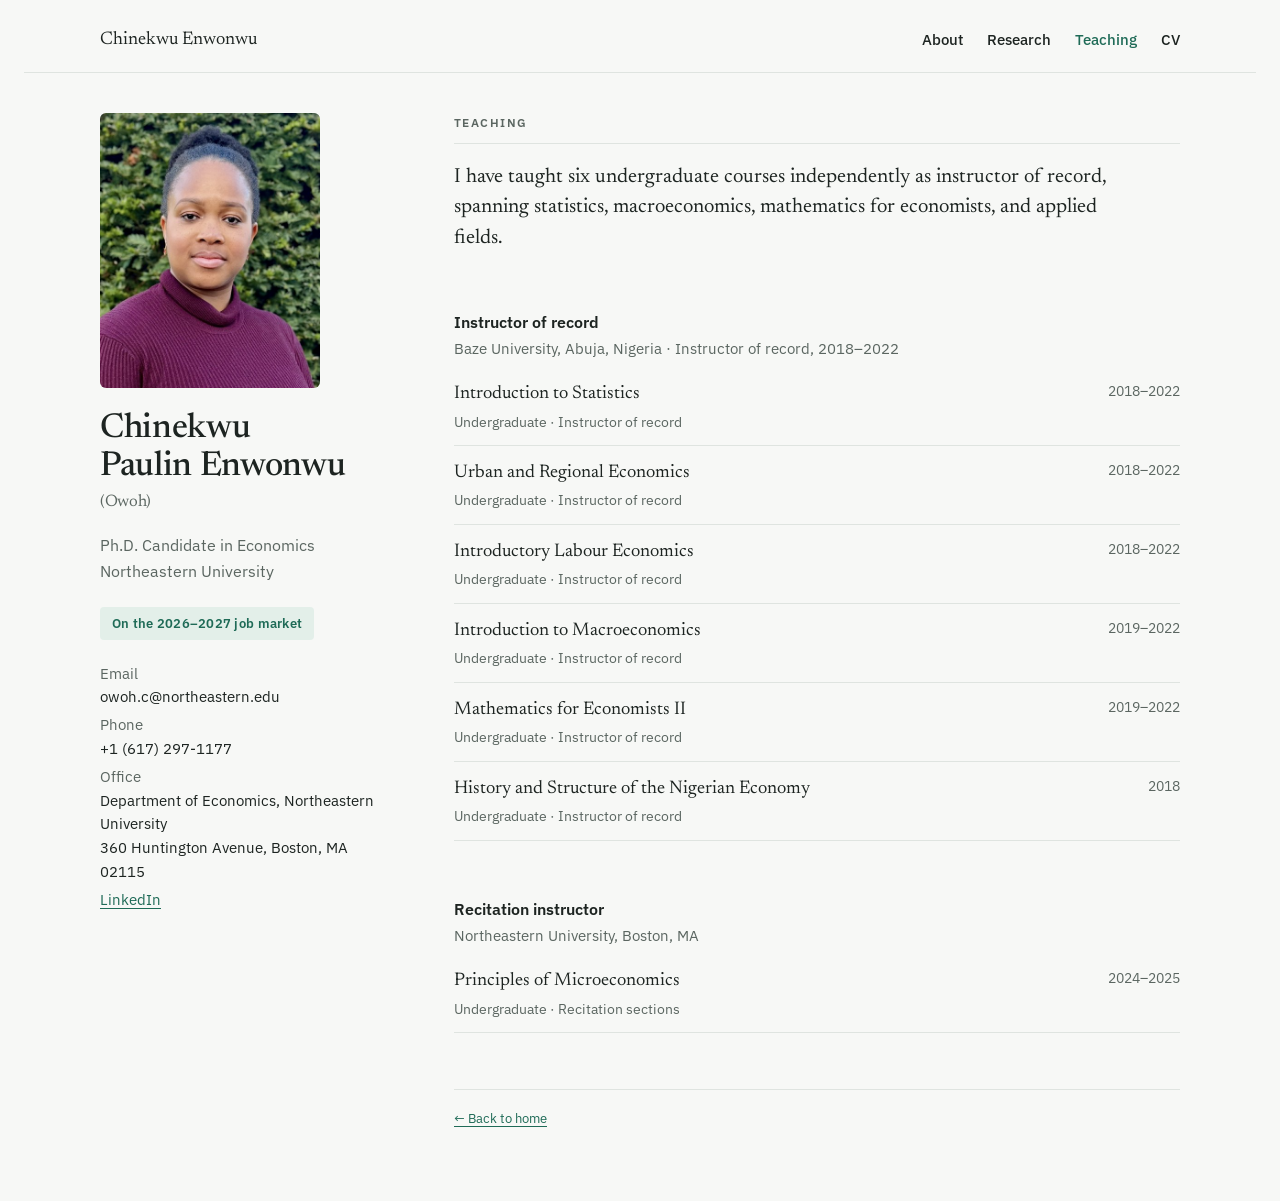
==== teaching.html @ 4c4443ed "Add files via upload" ====
<!doctype html>
<html lang="en">
<head>
<meta charset="utf-8">
<meta name="viewport" content="width=device-width, initial-scale=1, viewport-fit=cover">
<title>Teaching | Chinekwu Enwonwu</title>
<meta name="claude:viewport-fit-sides" content="cover">
<meta name="description" content="Chinekwu Paulin Enwonwu (Owoh), Ph.D. candidate in Economics at Northeastern University. Development, labor and public economics.">
<link rel="preconnect" href="https://fonts.googleapis.com">
<link rel="preconnect" href="https://fonts.gstatic.com" crossorigin>
<link rel="stylesheet" href="https://fonts.googleapis.com/css2?family=Newsreader:opsz,wght@6..72,400;6..72,500;6..72,600&family=IBM+Plex+Sans:wght@400;500;600&display=swap">
<link rel="stylesheet" href="style.css">

</head>
<body>
<header class="topbar"><div class="topbar-inner"><a class="brand" href="index.html">Chinekwu Enwonwu</a><nav aria-label="Main"><a href="index.html#about">About</a><a href="index.html#research">Research</a><a href="teaching.html" aria-current="page">Teaching</a><a href="index.html#cv">CV</a></nav></div></header>
<div class="wrap">
  <aside>
    <img class="portrait" src="photo.jpg" alt="Portrait of Chinekwu Enwonwu" width="480" height="600">
    <div>
      <h1>Chinekwu Paulin Enwonwu <span class="maiden">(Owoh)</span></h1>
    </div>
    <p class="role">Ph.D. Candidate in Economics<br>Northeastern University</p>
    <span class="market">On the 2026–2027 job market</span>
    <ul class="contact">
      <li><span>Email</span><br>owoh.c@northeastern.edu</li>
      <li><span>Phone</span><br>+1 (617) 297-1177</li>
      <li><span>Office</span><br>Department of Economics, Northeastern University<br>360 Huntington Avenue, Boston, MA 02115</li>
      <li><a href="https://www.linkedin.com/in/chinekwuowoh" target="_blank" rel="noopener">LinkedIn</a></li>
    </ul>
  </aside>

  <main>
    <section id="teaching">
      <h2>Teaching</h2>
      <p class="lede">I have taught six undergraduate courses independently as instructor of record, spanning statistics, macroeconomics, mathematics for economists, and applied fields.</p>
    </section>

    <section>
      <div class="subhead">
        <strong>Instructor of record</strong>
        <span>Baze University, Abuja, Nigeria · Instructor of record, 2018–2022</span>
      </div>
      <ul class="course-list">
          <li><span class="name">Introduction to Statistics</span><span class="term">2018–2022</span><span class="lvl">Undergraduate · Instructor of record</span></li>
          <li><span class="name">Urban and Regional Economics</span><span class="term">2018–2022</span><span class="lvl">Undergraduate · Instructor of record</span></li>
          <li><span class="name">Introductory Labour Economics</span><span class="term">2018–2022</span><span class="lvl">Undergraduate · Instructor of record</span></li>
          <li><span class="name">Introduction to Macroeconomics</span><span class="term">2019–2022</span><span class="lvl">Undergraduate · Instructor of record</span></li>
          <li><span class="name">Mathematics for Economists II</span><span class="term">2019–2022</span><span class="lvl">Undergraduate · Instructor of record</span></li>
          <li><span class="name">History and Structure of the Nigerian Economy</span><span class="term">2018</span><span class="lvl">Undergraduate · Instructor of record</span></li>
      </ul>
    </section>

    <section>
      <div class="subhead">
        <strong>Recitation instructor</strong>
        <span>Northeastern University, Boston, MA</span>
      </div>
      <ul class="course-list">
          <li><span class="name">Principles of Microeconomics</span><span class="term">2024–2025</span><span class="lvl">Undergraduate · Recitation sections</span></li>
      </ul>
    </section>

    <footer><a href="index.html">&larr; Back to home</a></footer>
  </main>
</div>
</body>
</html>
---- style.css ----
/* Layout: fixed identity column on the left (sidebar card on desktop), long-form research column on the right; stacks on phones. */
:root {
  --bg: #f7f8f6;
  --surface: #ffffff;
  --fg: #1d2421;
  --muted: #5b6661;
  --rule: #dfe4e0;
  --accent: #1f6b57;
  --accent-soft: #e3efe9;
  --display: "Newsreader", Georgia, "Times New Roman", serif;
  --body: "IBM Plex Sans", system-ui, -apple-system, "Segoe UI", sans-serif;
}
@media (prefers-color-scheme: dark) {
  :root:not([data-theme="light"]) {
    --bg: #131816; --surface: #1a201d; --fg: #e6ebe8; --muted: #9aa6a0;
    --rule: #2b3430; --accent: #6cc3a6; --accent-soft: #1e2f28; color-scheme: dark;
  }
}
:root[data-theme="dark"] {
  --bg: #131816; --surface: #1a201d; --fg: #e6ebe8; --muted: #9aa6a0;
  --rule: #2b3430; --accent: #6cc3a6; --accent-soft: #1e2f28; color-scheme: dark;
}
* { box-sizing: border-box; }
body {
  background: var(--bg); color: var(--fg);
  font-family: var(--body); font-size: 16px; line-height: 1.6;
  padding-left: max(16px, env(safe-area-inset-left, 0px));
  padding-right: max(16px, env(safe-area-inset-right, 0px));
  padding-block: 0 64px;
}
a { color: var(--accent); text-underline-offset: 3px; }
a:focus-visible { outline: 2px solid var(--accent); outline-offset: 2px; border-radius: 2px; }
.wrap {
  max-width: 1080px; margin: 0 auto;
  display: grid; grid-template-columns: 290px minmax(0, 1fr); gap: 64px; align-items: start;
}
/* identity column */
aside { position: sticky; top: calc(env(safe-area-inset-top, 0px) + 88px); display: grid; gap: 22px; }
.portrait {
  width: 100%; max-width: 220px; height: auto; aspect-ratio: 4 / 5; object-fit: cover;
  border-radius: 6px; display: block;
}
h1 {
  font-family: var(--display); font-weight: 500; font-size: 2.15rem; line-height: 1.12;
  margin: 0; text-wrap: balance; letter-spacing: -0.01em;
}
.maiden { display: block; font-size: 1.05rem; color: var(--muted); font-weight: 400; margin-top: 6px; }
.role { margin: 0; color: var(--muted); }
.market {
  display: inline-block; background: var(--accent-soft); color: var(--accent);
  font-size: 0.82rem; font-weight: 600; letter-spacing: 0.02em;
  padding: 6px 12px; border-radius: 4px; justify-self: start;
}
.contact { display: grid; gap: 4px; font-size: 0.93rem; margin: 0; padding: 0; list-style: none; }
.contact span { color: var(--muted); }
nav { display: flex; flex-direction: column; gap: 2px; border-top: 1px solid var(--rule); padding-top: 18px; }
nav a {
  color: var(--fg); text-decoration: none; font-size: 0.92rem; padding: 4px 0;
}
nav a:hover { color: var(--accent); }
/* main column */
main { display: grid; gap: 56px; min-width: 0; }
section { display: grid; gap: 18px; scroll-margin-top: 84px; }
h2 {
  font-family: var(--body); font-size: 0.78rem; font-weight: 600; text-transform: uppercase;
  letter-spacing: 0.12em; color: var(--muted); margin: 0;
  padding-bottom: 10px; border-bottom: 1px solid var(--rule);
}
.lede { font-family: var(--display); font-size: 1.28rem; line-height: 1.5; margin: 0; max-width: 62ch; }
p { margin: 0; max-width: 68ch; }
.fields { display: flex; flex-wrap: wrap; gap: 8px; margin: 0; padding: 0; list-style: none; }
.fields li { border: 1px solid var(--rule); border-radius: 4px; padding: 4px 10px; font-size: 0.88rem; background: var(--surface); }
.fields li.primary { border-color: var(--accent); color: var(--accent); }
/* papers */
.paper { display: grid; gap: 10px; }
.paper + .paper { border-top: 1px solid var(--rule); padding-top: 26px; }
.tag { font-size: 0.75rem; font-weight: 600; letter-spacing: 0.1em; text-transform: uppercase; color: var(--accent); }
.paper h3 {
  font-family: var(--display); font-weight: 500; font-size: 1.42rem; line-height: 1.28;
  margin: 0; text-wrap: balance; max-width: 40ch;
}
.paper p { color: var(--fg); font-size: 0.97rem; }
.result {
  border-left: 3px solid var(--accent); padding: 4px 0 4px 14px; font-size: 0.97rem;
  max-width: 64ch; color: var(--fg);
}
.result strong { font-variant-numeric: tabular-nums; }
/* teaching */
.teach { display: grid; gap: 22px; }
.job { display: grid; grid-template-columns: minmax(0,1fr) auto; gap: 2px 16px; }
.job .where { font-weight: 600; }
.job .when { color: var(--muted); font-size: 0.9rem; font-variant-numeric: tabular-nums; white-space: nowrap; }
.job .what { grid-column: 1 / -1; color: var(--muted); font-size: 0.95rem; }
/* links row */
.links { display: flex; flex-wrap: wrap; gap: 12px; }
.btn {
  display: inline-flex; align-items: center; gap: 8px; text-decoration: none;
  border: 1px solid var(--accent); color: var(--accent); background: var(--surface);
  padding: 9px 16px; border-radius: 4px; font-weight: 500; font-size: 0.93rem;
}
.btn:hover { background: var(--accent-soft); }
.btn.solid { background: var(--accent); color: var(--surface); }
.btn.solid:hover { opacity: 0.9; background: var(--accent); }
footer { color: var(--muted); font-size: 0.82rem; border-top: 1px solid var(--rule); padding-top: 18px; }
@media (max-width: 820px) {
  body { padding-block: 0 48px; }
  .wrap { grid-template-columns: minmax(0, 1fr); gap: 40px; }
  aside { position: static; }
  nav { flex-direction: row; flex-wrap: wrap; gap: 4px 18px; }
}
@media (prefers-reduced-motion: no-preference) { html { scroll-behavior: smooth; } }
/* teaching page */
.course-list { display: grid; gap: 0; margin: 0; padding: 0; list-style: none; }
.course-list li {
  display: grid; grid-template-columns: minmax(0,1fr) auto; gap: 2px 16px;
  padding: 12px 0; border-bottom: 1px solid var(--rule);
}
.course-list li:first-child { padding-top: 0; }
.course-list .name { font-family: var(--display); font-size: 1.15rem; }
.course-list .term { color: var(--muted); font-size: 0.9rem; font-variant-numeric: tabular-nums; white-space: nowrap; }
.course-list .lvl { grid-column: 1 / -1; color: var(--muted); font-size: 0.88rem; }
.subhead { display: grid; gap: 2px; }
.subhead strong { font-weight: 600; }
.subhead span { color: var(--muted); font-size: 0.93rem; }
.more { font-weight: 500; }
@media (max-width: 480px) { .course-list li { grid-template-columns: minmax(0,1fr); } }
/* top navigation */
body::before { content: ""; position: fixed; inset: 0 0 auto; height: env(safe-area-inset-top, 0px); z-index: 10; background: var(--bg); }
.topbar {
  position: sticky; top: env(safe-area-inset-top, 0px); z-index: 5;
  background: var(--bg); border-bottom: 1px solid var(--rule); margin-bottom: 40px;
}
.topbar-inner {
  max-width: 1080px; margin: 0 auto; padding-block: 16px;
  display: flex; flex-wrap: wrap; align-items: center; justify-content: space-between; gap: 8px 24px;
}
.topbar .brand { font-family: var(--display); font-size: 1.15rem; color: var(--fg); text-decoration: none; }
.topbar nav { display: flex; flex-direction: row; flex-wrap: wrap; gap: 4px 24px; border: 0; padding: 0; }
.topbar nav a { font-weight: 500; }
.topbar nav a[aria-current="page"] { color: var(--accent); }
@media (max-width: 820px) { .topbar { margin-bottom: 28px; } .topbar-inner { padding-block: 12px; } }
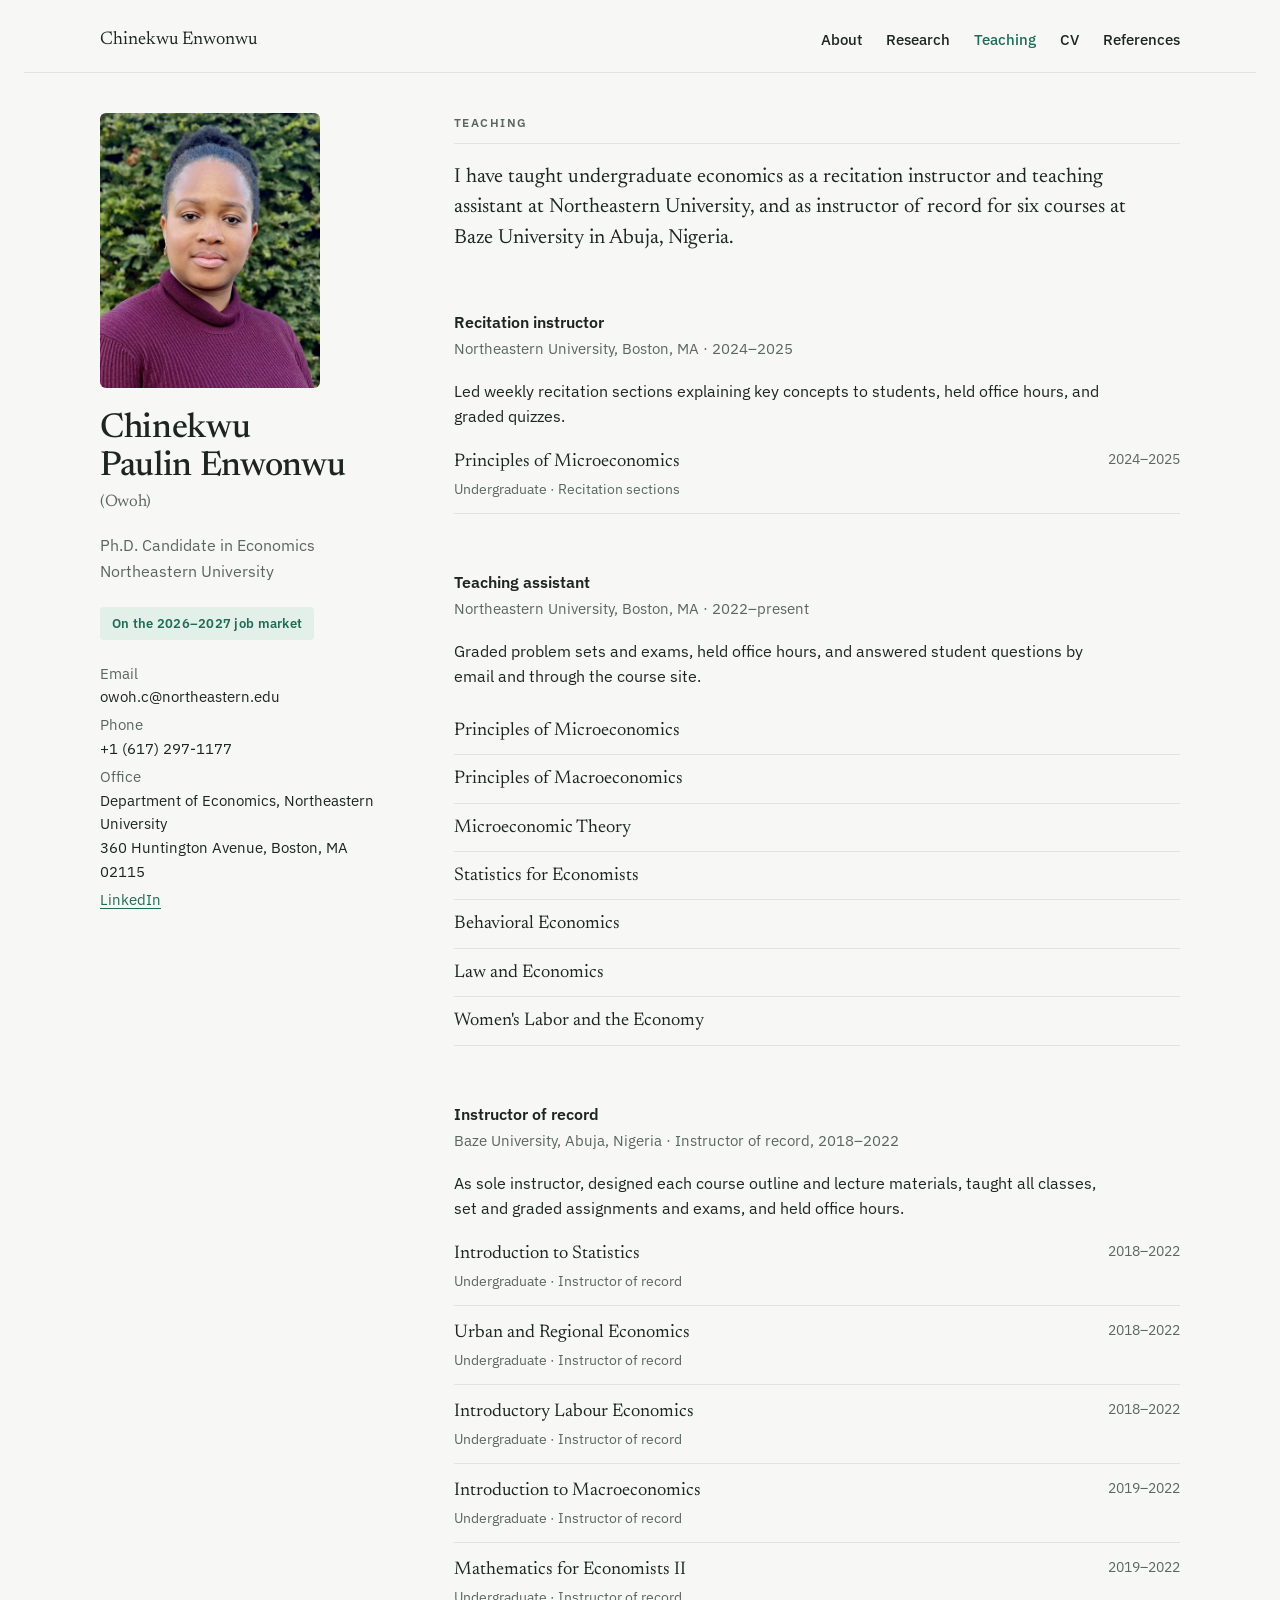
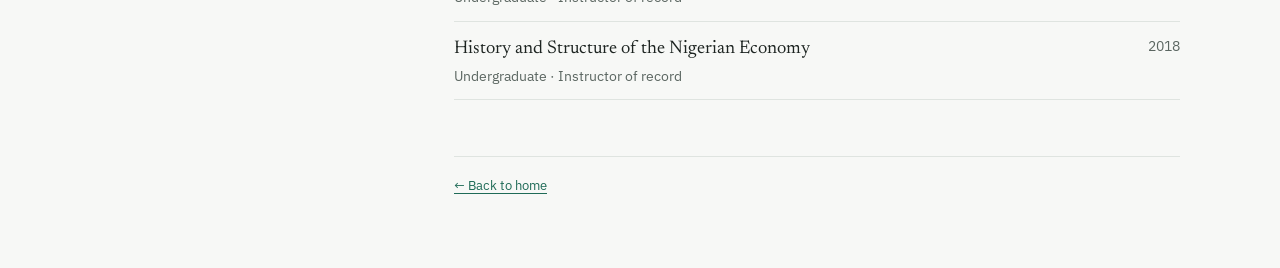
==== commit c5249ed3: "Add files via upload" ====
--- a/teaching.html
+++ b/teaching.html
@@ -13,7 +13,7 @@
 
 </head>
 <body>
-<header class="topbar"><div class="topbar-inner"><a class="brand" href="index.html">Chinekwu Enwonwu</a><nav aria-label="Main"><a href="index.html#about">About</a><a href="index.html#research">Research</a><a href="teaching.html" aria-current="page">Teaching</a><a href="index.html#cv">CV</a></nav></div></header>
+<header class="topbar"><div class="topbar-inner"><a class="brand" href="index.html">Chinekwu Enwonwu</a><nav aria-label="Main"><a href="index.html#about">About</a><a href="index.html#research">Research</a><a href="teaching.html" aria-current="page">Teaching</a><a href="index.html#cv">CV</a><a href="index.html#references">References</a></nav></div></header>
 <div class="wrap">
   <aside>
     <img class="portrait" src="photo.jpg" alt="Portrait of Chinekwu Enwonwu" width="480" height="600">
@@ -33,7 +33,35 @@
   <main>
     <section id="teaching">
       <h2>Teaching</h2>
-      <p class="lede">I have taught six undergraduate courses independently as instructor of record, spanning statistics, macroeconomics, mathematics for economists, and applied fields.</p>
+      <p class="lede">I have taught undergraduate economics as a recitation instructor and teaching assistant at Northeastern University, and as instructor of record for six courses at Baze University in Abuja, Nigeria.</p>
+    </section>
+
+    <section>
+      <div class="subhead">
+        <strong>Recitation instructor</strong>
+        <span>Northeastern University, Boston, MA · 2024–2025</span>
+      </div>
+      <p class="desc">Led weekly recitation sections explaining key concepts to students, held office hours, and graded quizzes.</p>
+      <ul class="course-list">
+          <li><span class="name">Principles of Microeconomics</span><span class="term">2024–2025</span><span class="lvl">Undergraduate · Recitation sections</span></li>
+      </ul>
+    </section>
+
+    <section>
+      <div class="subhead">
+        <strong>Teaching assistant</strong>
+        <span>Northeastern University, Boston, MA · 2022–present</span>
+      </div>
+      <p class="desc">Graded problem sets and exams, held office hours, and answered student questions by email and through the course site.</p>
+      <ul class="course-list ta">
+          <li><span class="name">Principles of Microeconomics</span></li>
+          <li><span class="name">Principles of Macroeconomics</span></li>
+          <li><span class="name">Microeconomic Theory</span></li>
+          <li><span class="name">Statistics for Economists</span></li>
+          <li><span class="name">Behavioral Economics</span></li>
+          <li><span class="name">Law and Economics</span></li>
+          <li><span class="name">Women's Labor and the Economy</span></li>
+      </ul>
     </section>
 
     <section>
@@ -41,6 +69,7 @@
         <strong>Instructor of record</strong>
         <span>Baze University, Abuja, Nigeria · Instructor of record, 2018–2022</span>
       </div>
+      <p class="desc">As sole instructor, designed each course outline and lecture materials, taught all classes, set and graded assignments and exams, and held office hours.</p>
       <ul class="course-list">
           <li><span class="name">Introduction to Statistics</span><span class="term">2018–2022</span><span class="lvl">Undergraduate · Instructor of record</span></li>
           <li><span class="name">Urban and Regional Economics</span><span class="term">2018–2022</span><span class="lvl">Undergraduate · Instructor of record</span></li>
@@ -51,16 +80,6 @@
       </ul>
     </section>
 
-    <section>
-      <div class="subhead">
-        <strong>Recitation instructor</strong>
-        <span>Northeastern University, Boston, MA</span>
-      </div>
-      <ul class="course-list">
-          <li><span class="name">Principles of Microeconomics</span><span class="term">2024–2025</span><span class="lvl">Undergraduate · Recitation sections</span></li>
-      </ul>
-    </section>
-
     <footer><a href="index.html">&larr; Back to home</a></footer>
   </main>
 </div>
--- a/style.css
+++ b/style.css
@@ -139,3 +139,10 @@
 .topbar nav a { font-weight: 500; }
 .topbar nav a[aria-current="page"] { color: var(--accent); }
 @media (max-width: 820px) { .topbar { margin-bottom: 28px; } .topbar-inner { padding-block: 12px; } }
+.desc { color: var(--fg); font-size: 0.97rem; max-width: 66ch; }
+.course-list.ta li { padding: 9px 0; }
+.refs { list-style: none; margin: 0; padding: 0; display: grid; grid-template-columns: repeat(auto-fit, minmax(210px, 1fr)); gap: 24px; }
+.refs li { display: grid; gap: 2px; align-content: start; font-size: 0.93rem; }
+.ref-name { font-family: var(--display); font-size: 1.15rem; }
+.ref-title { color: var(--muted); }
+.refs a { margin-top: 4px; overflow-wrap: anywhere; }
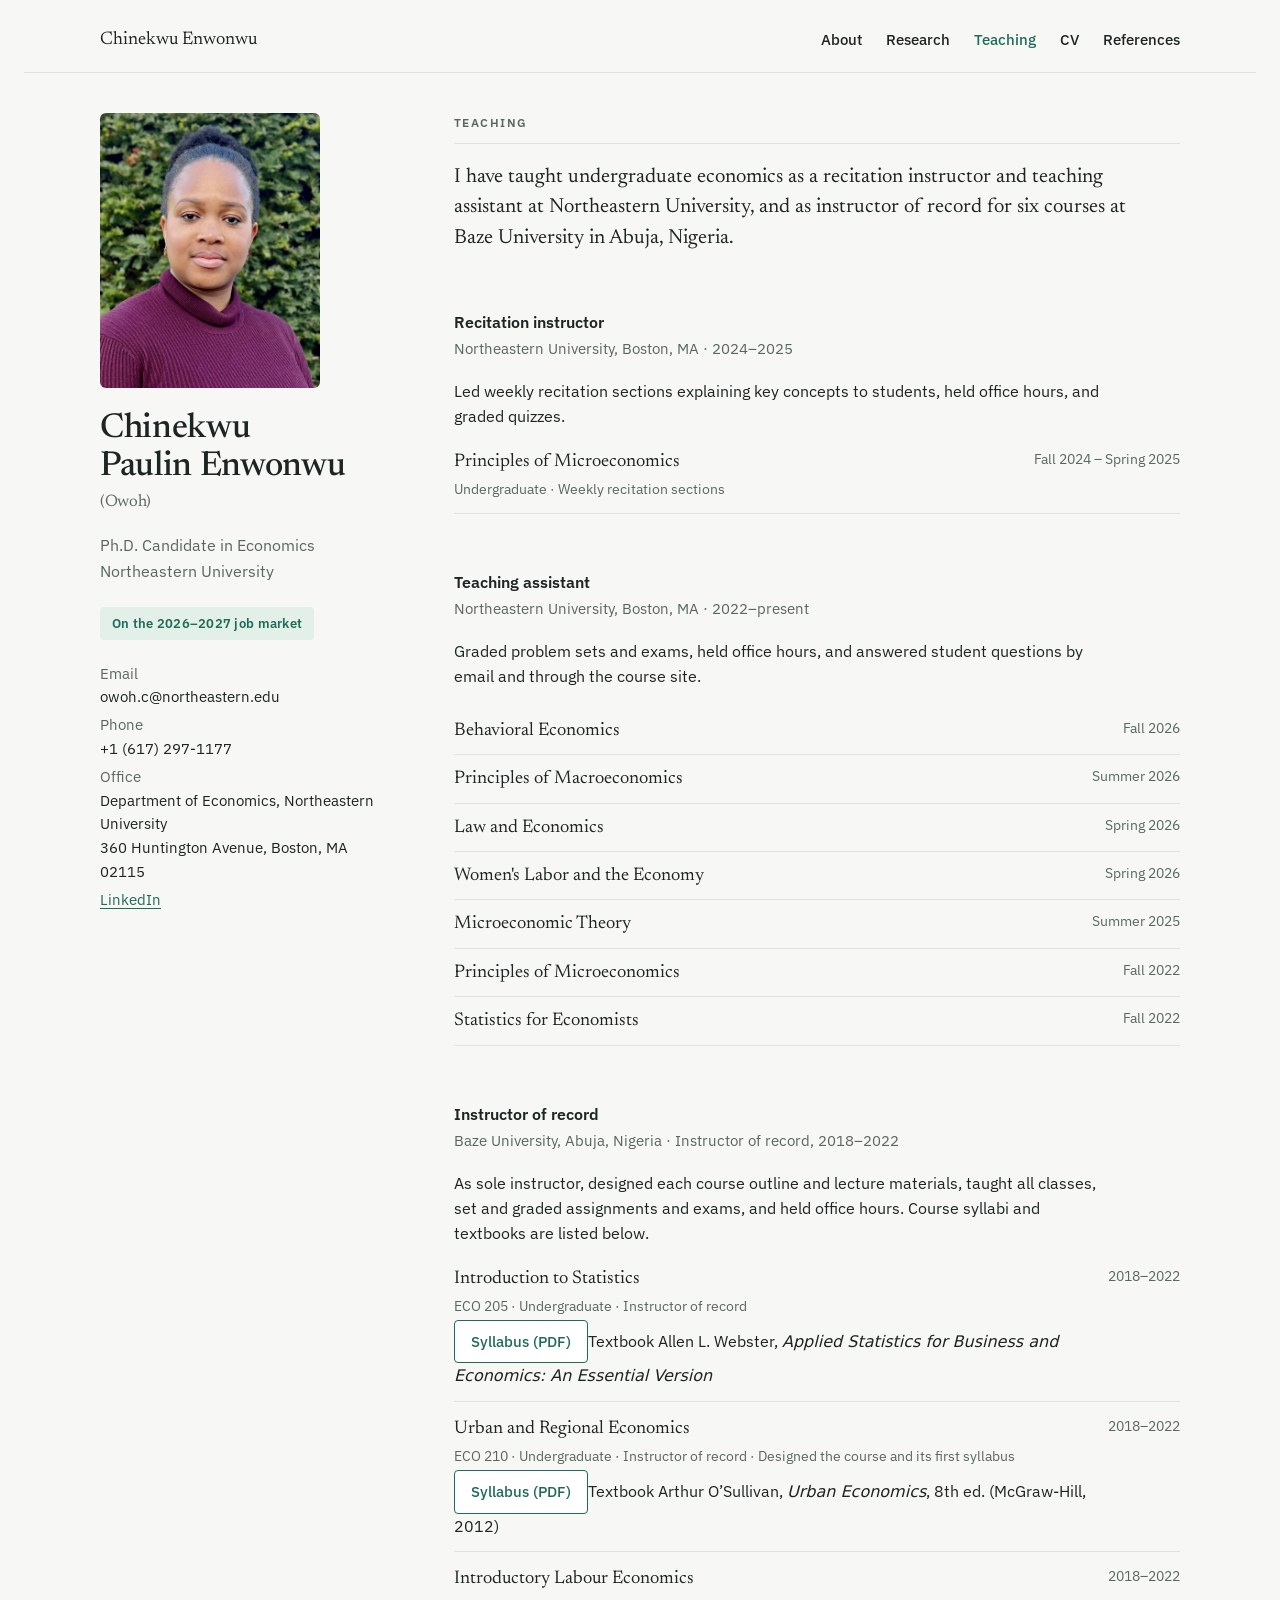
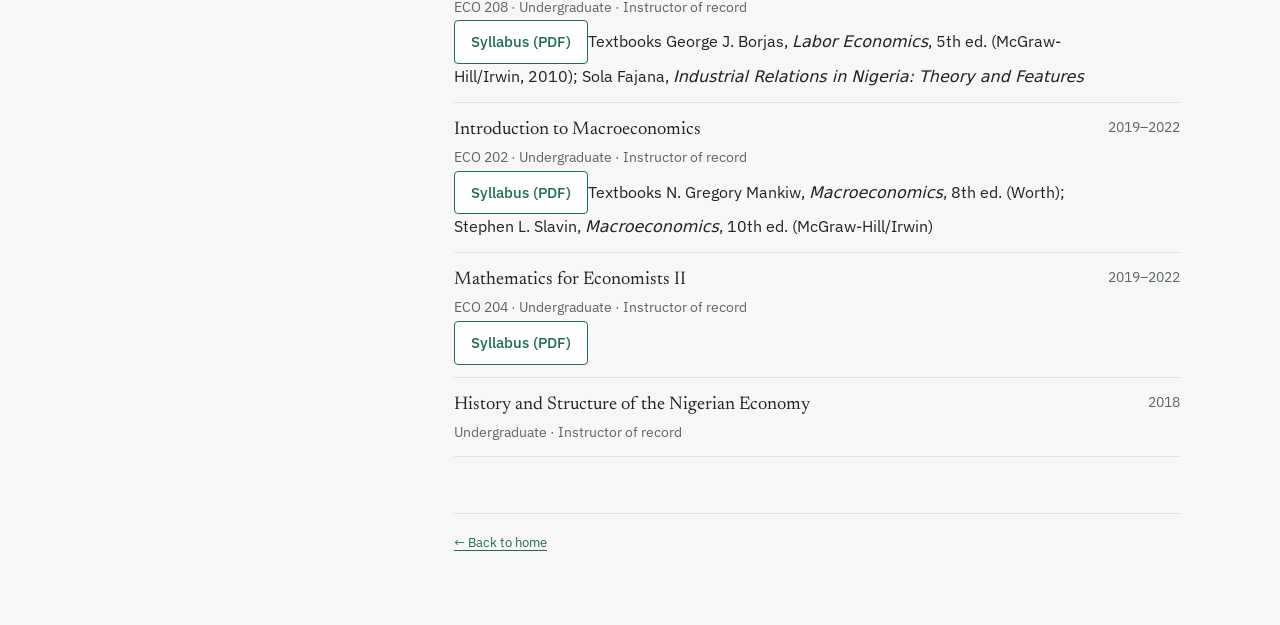
==== commit a4a88ed3: "Add files via upload" ====
--- a/teaching.html
+++ b/teaching.html
@@ -2,9 +2,8 @@
 <html lang="en">
 <head>
 <meta charset="utf-8">
-<meta name="viewport" content="width=device-width, initial-scale=1, viewport-fit=cover">
+<meta name="viewport" content="width=device-width, initial-scale=1">
 <title>Teaching | Chinekwu Enwonwu</title>
-<meta name="claude:viewport-fit-sides" content="cover">
 <meta name="description" content="Chinekwu Paulin Enwonwu (Owoh), Ph.D. candidate in Economics at Northeastern University. Development, labor and public economics.">
 <link rel="preconnect" href="https://fonts.googleapis.com">
 <link rel="preconnect" href="https://fonts.gstatic.com" crossorigin>
@@ -43,7 +42,7 @@
       </div>
       <p class="desc">Led weekly recitation sections explaining key concepts to students, held office hours, and graded quizzes.</p>
       <ul class="course-list">
-          <li><span class="name">Principles of Microeconomics</span><span class="term">2024–2025</span><span class="lvl">Undergraduate · Recitation sections</span></li>
+          <li><span class="name">Principles of Microeconomics</span><span class="term">Fall 2024 – Spring 2025</span><span class="lvl">Undergraduate · Weekly recitation sections</span></li>
       </ul>
     </section>
 
@@ -54,13 +53,13 @@
       </div>
       <p class="desc">Graded problem sets and exams, held office hours, and answered student questions by email and through the course site.</p>
       <ul class="course-list ta">
-          <li><span class="name">Principles of Microeconomics</span></li>
-          <li><span class="name">Principles of Macroeconomics</span></li>
-          <li><span class="name">Microeconomic Theory</span></li>
-          <li><span class="name">Statistics for Economists</span></li>
-          <li><span class="name">Behavioral Economics</span></li>
-          <li><span class="name">Law and Economics</span></li>
-          <li><span class="name">Women's Labor and the Economy</span></li>
+          <li><span class="name">Behavioral Economics</span><span class="term">Fall 2026</span></li>
+          <li><span class="name">Principles of Macroeconomics</span><span class="term">Summer 2026</span></li>
+          <li><span class="name">Law and Economics</span><span class="term">Spring 2026</span></li>
+          <li><span class="name">Women's Labor and the Economy</span><span class="term">Spring 2026</span></li>
+          <li><span class="name">Microeconomic Theory</span><span class="term">Summer 2025</span></li>
+          <li><span class="name">Principles of Microeconomics</span><span class="term">Fall 2022</span></li>
+          <li><span class="name">Statistics for Economists</span><span class="term">Fall 2022</span></li>
       </ul>
     </section>
 
@@ -69,13 +68,18 @@
         <strong>Instructor of record</strong>
         <span>Baze University, Abuja, Nigeria · Instructor of record, 2018–2022</span>
       </div>
-      <p class="desc">As sole instructor, designed each course outline and lecture materials, taught all classes, set and graded assignments and exams, and held office hours.</p>
+      <p class="desc">As sole instructor, designed each course outline and lecture materials, taught all classes, set and graded assignments and exams, and held office hours. Course syllabi and textbooks are listed below.</p>
       <ul class="course-list">
-          <li><span class="name">Introduction to Statistics</span><span class="term">2018–2022</span><span class="lvl">Undergraduate · Instructor of record</span></li>
-          <li><span class="name">Urban and Regional Economics</span><span class="term">2018–2022</span><span class="lvl">Undergraduate · Instructor of record</span></li>
-          <li><span class="name">Introductory Labour Economics</span><span class="term">2018–2022</span><span class="lvl">Undergraduate · Instructor of record</span></li>
-          <li><span class="name">Introduction to Macroeconomics</span><span class="term">2019–2022</span><span class="lvl">Undergraduate · Instructor of record</span></li>
-          <li><span class="name">Mathematics for Economists II</span><span class="term">2019–2022</span><span class="lvl">Undergraduate · Instructor of record</span></li>
+          <li><span class="name">Introduction to Statistics</span><span class="term">2018–2022</span><span class="lvl">ECO 205 · Undergraduate · Instructor of record</span>
+            <div class="mat"><a class="btn sm" href="syllabi/ECO205_Introduction_to_Statistics.pdf" target="_blank" rel="noopener">Syllabus (PDF)</a><span class="book"><span class="k">Textbook</span> Allen L. Webster, <cite>Applied Statistics for Business and Economics: An Essential Version</cite></span></div></li>
+          <li><span class="name">Urban and Regional Economics</span><span class="term">2018–2022</span><span class="lvl">ECO 210 · Undergraduate · Instructor of record · Designed the course and its first syllabus</span>
+            <div class="mat"><a class="btn sm" href="syllabi/ECO210_Urban_and_Regional_Economics.pdf" target="_blank" rel="noopener">Syllabus (PDF)</a><span class="book"><span class="k">Textbook</span> Arthur O’Sullivan, <cite>Urban Economics</cite>, 8th ed. (McGraw-Hill, 2012)</span></div></li>
+          <li><span class="name">Introductory Labour Economics</span><span class="term">2018–2022</span><span class="lvl">ECO 208 · Undergraduate · Instructor of record</span>
+            <div class="mat"><a class="btn sm" href="syllabi/ECO208_Labour_Economics.pdf" target="_blank" rel="noopener">Syllabus (PDF)</a><span class="book"><span class="k">Textbooks</span> George J. Borjas, <cite>Labor Economics</cite>, 5th ed. (McGraw-Hill/Irwin, 2010); Sola Fajana, <cite>Industrial Relations in Nigeria: Theory and Features</cite></span></div></li>
+          <li><span class="name">Introduction to Macroeconomics</span><span class="term">2019–2022</span><span class="lvl">ECO 202 · Undergraduate · Instructor of record</span>
+            <div class="mat"><a class="btn sm" href="syllabi/ECO202_Introduction_to_Macroeconomics.pdf" target="_blank" rel="noopener">Syllabus (PDF)</a><span class="book"><span class="k">Textbooks</span> N. Gregory Mankiw, <cite>Macroeconomics</cite>, 8th ed. (Worth); Stephen L. Slavin, <cite>Macroeconomics</cite>, 10th ed. (McGraw-Hill/Irwin)</span></div></li>
+          <li><span class="name">Mathematics for Economists II</span><span class="term">2019–2022</span><span class="lvl">ECO 204 · Undergraduate · Instructor of record</span>
+            <div class="mat"><a class="btn sm" href="syllabi/ECO204_Mathematics_for_Economists.pdf" target="_blank" rel="noopener">Syllabus (PDF)</a></div></li>
           <li><span class="name">History and Structure of the Nigerian Economy</span><span class="term">2018</span><span class="lvl">Undergraduate · Instructor of record</span></li>
       </ul>
     </section>
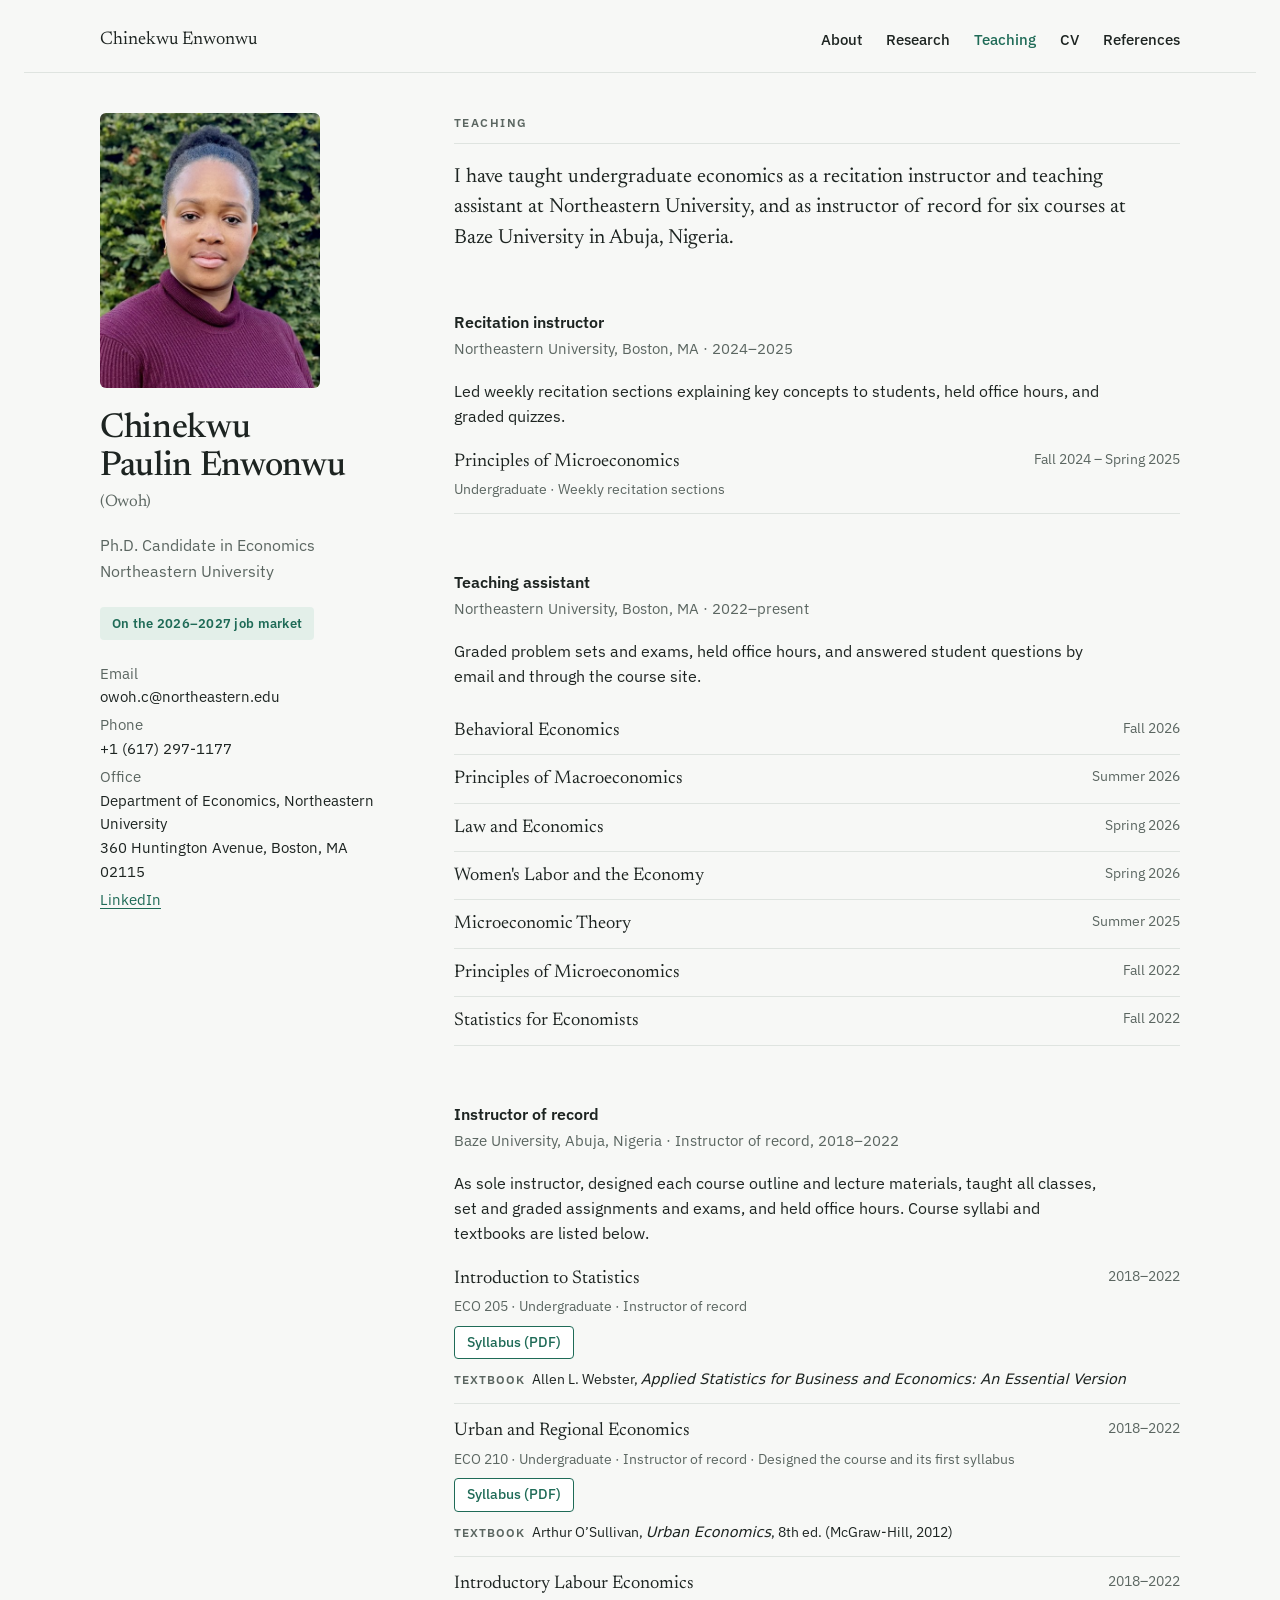
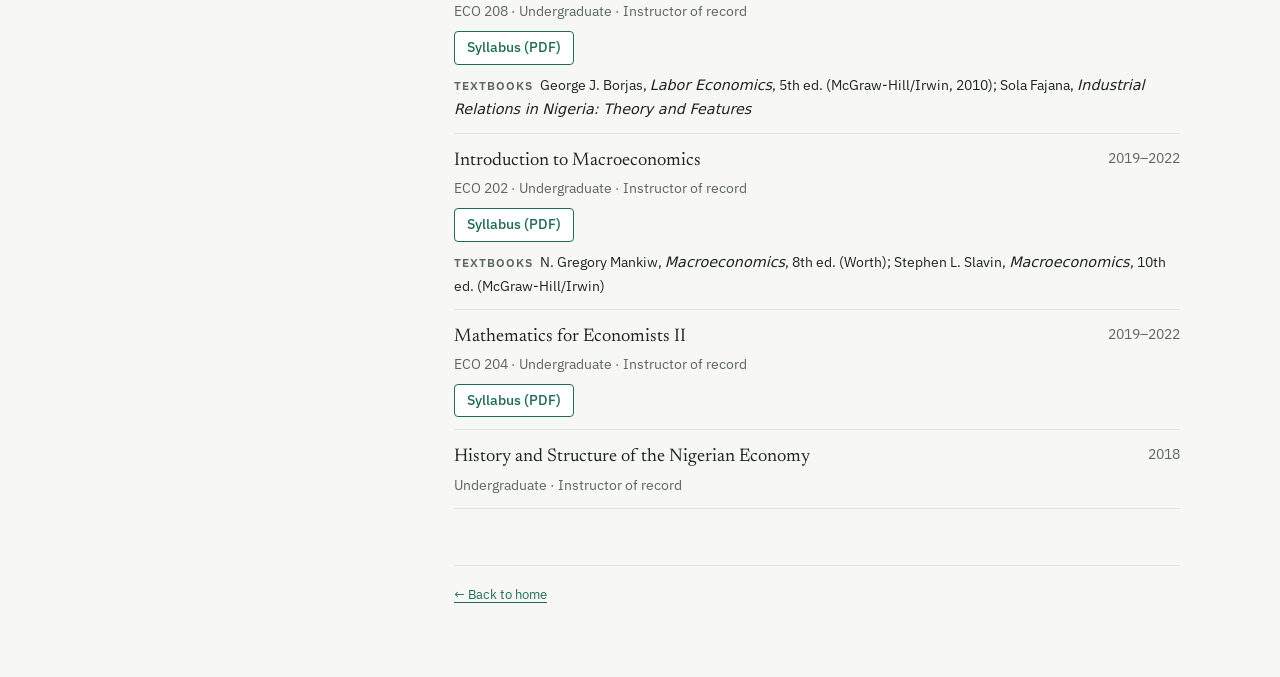
==== commit 2dc20fd3: "Add files via upload" ====
--- a/teaching.html
+++ b/teaching.html
@@ -71,15 +71,15 @@
       <p class="desc">As sole instructor, designed each course outline and lecture materials, taught all classes, set and graded assignments and exams, and held office hours. Course syllabi and textbooks are listed below.</p>
       <ul class="course-list">
           <li><span class="name">Introduction to Statistics</span><span class="term">2018–2022</span><span class="lvl">ECO 205 · Undergraduate · Instructor of record</span>
-            <div class="mat"><a class="btn sm" href="syllabi/ECO205_Introduction_to_Statistics.pdf" target="_blank" rel="noopener">Syllabus (PDF)</a><span class="book"><span class="k">Textbook</span> Allen L. Webster, <cite>Applied Statistics for Business and Economics: An Essential Version</cite></span></div></li>
+            <div class="mat"><a class="btn sm" href="ECO205_Introduction_to_Statistics.pdf" target="_blank" rel="noopener">Syllabus (PDF)</a><span class="book"><span class="k">Textbook</span> Allen L. Webster, <cite>Applied Statistics for Business and Economics: An Essential Version</cite></span></div></li>
           <li><span class="name">Urban and Regional Economics</span><span class="term">2018–2022</span><span class="lvl">ECO 210 · Undergraduate · Instructor of record · Designed the course and its first syllabus</span>
-            <div class="mat"><a class="btn sm" href="syllabi/ECO210_Urban_and_Regional_Economics.pdf" target="_blank" rel="noopener">Syllabus (PDF)</a><span class="book"><span class="k">Textbook</span> Arthur O’Sullivan, <cite>Urban Economics</cite>, 8th ed. (McGraw-Hill, 2012)</span></div></li>
+            <div class="mat"><a class="btn sm" href="ECO210_Urban_and_Regional_Economics.pdf" target="_blank" rel="noopener">Syllabus (PDF)</a><span class="book"><span class="k">Textbook</span> Arthur O’Sullivan, <cite>Urban Economics</cite>, 8th ed. (McGraw-Hill, 2012)</span></div></li>
           <li><span class="name">Introductory Labour Economics</span><span class="term">2018–2022</span><span class="lvl">ECO 208 · Undergraduate · Instructor of record</span>
-            <div class="mat"><a class="btn sm" href="syllabi/ECO208_Labour_Economics.pdf" target="_blank" rel="noopener">Syllabus (PDF)</a><span class="book"><span class="k">Textbooks</span> George J. Borjas, <cite>Labor Economics</cite>, 5th ed. (McGraw-Hill/Irwin, 2010); Sola Fajana, <cite>Industrial Relations in Nigeria: Theory and Features</cite></span></div></li>
+            <div class="mat"><a class="btn sm" href="ECO208_Labour_Economics.pdf" target="_blank" rel="noopener">Syllabus (PDF)</a><span class="book"><span class="k">Textbooks</span> George J. Borjas, <cite>Labor Economics</cite>, 5th ed. (McGraw-Hill/Irwin, 2010); Sola Fajana, <cite>Industrial Relations in Nigeria: Theory and Features</cite></span></div></li>
           <li><span class="name">Introduction to Macroeconomics</span><span class="term">2019–2022</span><span class="lvl">ECO 202 · Undergraduate · Instructor of record</span>
-            <div class="mat"><a class="btn sm" href="syllabi/ECO202_Introduction_to_Macroeconomics.pdf" target="_blank" rel="noopener">Syllabus (PDF)</a><span class="book"><span class="k">Textbooks</span> N. Gregory Mankiw, <cite>Macroeconomics</cite>, 8th ed. (Worth); Stephen L. Slavin, <cite>Macroeconomics</cite>, 10th ed. (McGraw-Hill/Irwin)</span></div></li>
+            <div class="mat"><a class="btn sm" href="ECO202_Introduction_to_Macroeconomics.pdf" target="_blank" rel="noopener">Syllabus (PDF)</a><span class="book"><span class="k">Textbooks</span> N. Gregory Mankiw, <cite>Macroeconomics</cite>, 8th ed. (Worth); Stephen L. Slavin, <cite>Macroeconomics</cite>, 10th ed. (McGraw-Hill/Irwin)</span></div></li>
           <li><span class="name">Mathematics for Economists II</span><span class="term">2019–2022</span><span class="lvl">ECO 204 · Undergraduate · Instructor of record</span>
-            <div class="mat"><a class="btn sm" href="syllabi/ECO204_Mathematics_for_Economists.pdf" target="_blank" rel="noopener">Syllabus (PDF)</a></div></li>
+            <div class="mat"><a class="btn sm" href="ECO204_Mathematics_for_Economists.pdf" target="_blank" rel="noopener">Syllabus (PDF)</a></div></li>
           <li><span class="name">History and Structure of the Nigerian Economy</span><span class="term">2018</span><span class="lvl">Undergraduate · Instructor of record</span></li>
       </ul>
     </section>
--- a/style.css
+++ b/style.css
@@ -146,3 +146,9 @@
 .ref-name { font-family: var(--display); font-size: 1.15rem; }
 .ref-title { color: var(--muted); }
 .refs a { margin-top: 4px; overflow-wrap: anywhere; }
+.mat { grid-column: 1 / -1; display: flex; flex-direction: column; align-items: flex-start; gap: 8px; margin-top: 6px; }
+.btn.sm { padding: 5px 12px; font-size: 0.85rem; }
+.book { font-size: 0.9rem; }
+.book .k { color: var(--muted); font-size: 0.75rem; font-weight: 600; text-transform: uppercase; letter-spacing: 0.08em; margin-right: 4px; }
+.ph { color: #b42318; font-weight: 500; }
+.book cite { font-style: italic; }
